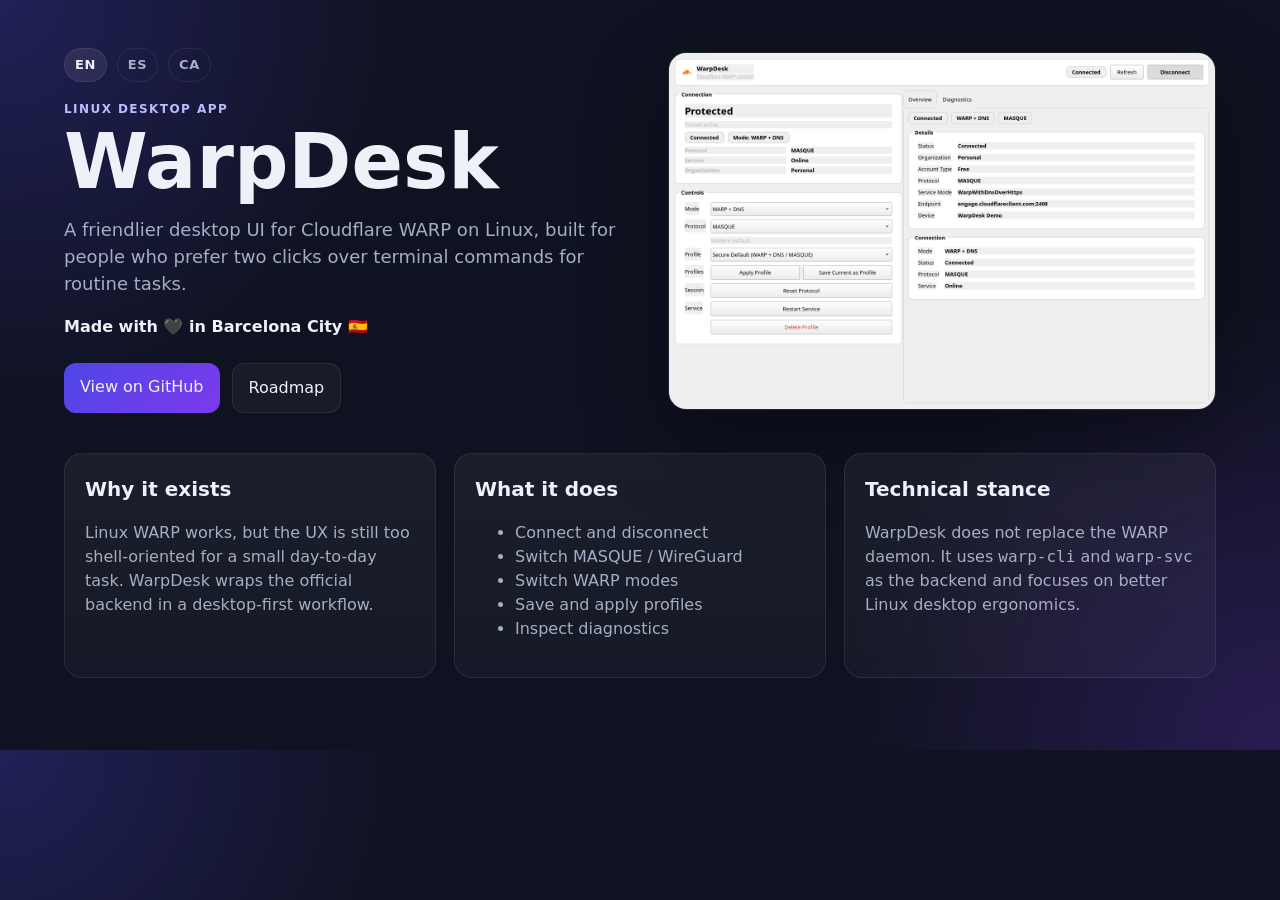
==== site/index.html @ 4574c2c6 "Prepare public launch assets and CI" ====
<!doctype html>
<html lang="en">
  <head>
    <meta charset="utf-8" />
    <meta name="viewport" content="width=device-width, initial-scale=1" />
    <title>WarpDesk</title>
    <meta name="description" content="Desktop UI for Cloudflare WARP on Linux." />
    <link rel="stylesheet" href="./styles.css" />
  </head>
  <body>
    <main class="page">
      <header class="hero">
        <div class="hero-copy">
          <div class="lang-switch">
            <a href="./" aria-current="page">EN</a>
            <a href="./es/">ES</a>
            <a href="./ca/">CA</a>
          </div>
          <div class="eyebrow">Linux desktop app</div>
          <h1>WarpDesk</h1>
          <p class="lede">
            A friendlier desktop UI for Cloudflare WARP on Linux, built for people who prefer two clicks over terminal commands for routine tasks.
          </p>
          <p class="signature">Made with 🖤 in Barcelona City 🇪🇸</p>
          <div class="actions">
            <a href="https://github.com/0xCyberBerserker/warpdesk" class="button primary">View on GitHub</a>
            <a href="https://github.com/0xCyberBerserker/warpdesk/issues" class="button">Roadmap</a>
          </div>
        </div>
        <div class="hero-art">
          <img src="./warpdesk-main.png" alt="WarpDesk screenshot" />
        </div>
      </header>

      <section class="grid">
        <article class="card">
          <h2>Why it exists</h2>
          <p>
            Linux WARP works, but the UX is still too shell-oriented for a small day-to-day task. WarpDesk wraps the official backend in a desktop-first workflow.
          </p>
        </article>
        <article class="card">
          <h2>What it does</h2>
          <ul>
            <li>Connect and disconnect</li>
            <li>Switch MASQUE / WireGuard</li>
            <li>Switch WARP modes</li>
            <li>Save and apply profiles</li>
            <li>Inspect diagnostics</li>
          </ul>
        </article>
        <article class="card">
          <h2>Technical stance</h2>
          <p>
            WarpDesk does not replace the WARP daemon. It uses <code>warp-cli</code> and <code>warp-svc</code> as the backend and focuses on better Linux desktop ergonomics.
          </p>
        </article>
      </section>
    </main>
  </body>
  </html>
---- site/styles.css ----
:root {
  color-scheme: dark;
  --bg: #0f1220;
  --panel: #171b2e;
  --panel-2: #1f2440;
  --text: #eef1f7;
  --muted: #a4aec4;
  --line: rgba(255, 255, 255, 0.08);
  --accent-a: #4f46e5;
  --accent-b: #7c3aed;
}

* { box-sizing: border-box; }

body {
  margin: 0;
  background:
    radial-gradient(circle at top left, rgba(79, 70, 229, 0.28), transparent 28%),
    radial-gradient(circle at bottom right, rgba(124, 58, 237, 0.24), transparent 30%),
    var(--bg);
  color: var(--text);
  font: 16px/1.5 Inter, "Noto Sans", system-ui, sans-serif;
}

.page {
  max-width: 1200px;
  margin: 0 auto;
  padding: 48px 24px 72px;
}

.hero {
  display: grid;
  grid-template-columns: 1.05fr 1fr;
  gap: 28px;
  align-items: center;
}

.lang-switch {
  display: inline-flex;
  gap: 10px;
  margin-bottom: 18px;
}

.lang-switch a {
  color: var(--muted);
  text-decoration: none;
  border: 1px solid var(--line);
  border-radius: 999px;
  padding: 6px 10px;
  font-size: 13px;
  font-weight: 700;
  letter-spacing: 0.04em;
}

.lang-switch a[aria-current="page"] {
  color: var(--text);
  background: rgba(255, 255, 255, 0.08);
}

.eyebrow {
  color: #bdbbff;
  text-transform: uppercase;
  letter-spacing: 0.12em;
  font-size: 12px;
  font-weight: 700;
}

h1 {
  margin: 8px 0 12px;
  font-size: clamp(44px, 7vw, 76px);
  line-height: 0.96;
}

.lede {
  max-width: 52ch;
  color: var(--muted);
  font-size: 18px;
}

.signature {
  font-weight: 600;
  margin-top: 18px;
}

.actions {
  display: flex;
  gap: 12px;
  margin-top: 24px;
  flex-wrap: wrap;
}

.button {
  display: inline-block;
  padding: 12px 16px;
  border-radius: 12px;
  border: 1px solid var(--line);
  color: var(--text);
  text-decoration: none;
  background: rgba(255, 255, 255, 0.04);
}

.button.primary {
  background: linear-gradient(135deg, var(--accent-a), var(--accent-b));
  border: none;
}

.hero-art img {
  width: 100%;
  display: block;
  border-radius: 18px;
  border: 1px solid var(--line);
  box-shadow: 0 30px 80px rgba(0, 0, 0, 0.35);
}

.grid {
  display: grid;
  grid-template-columns: repeat(3, 1fr);
  gap: 18px;
  margin-top: 40px;
}

.card {
  background: linear-gradient(180deg, rgba(255,255,255,0.05), rgba(255,255,255,0.03));
  border: 1px solid var(--line);
  border-radius: 18px;
  padding: 20px;
}

.card h2 {
  margin-top: 0;
  font-size: 20px;
}

.card p, .card li {
  color: var(--muted);
}

code {
  font-family: "JetBrains Mono", ui-monospace, monospace;
}

@media (max-width: 900px) {
  .hero,
  .grid {
    grid-template-columns: 1fr;
  }
}
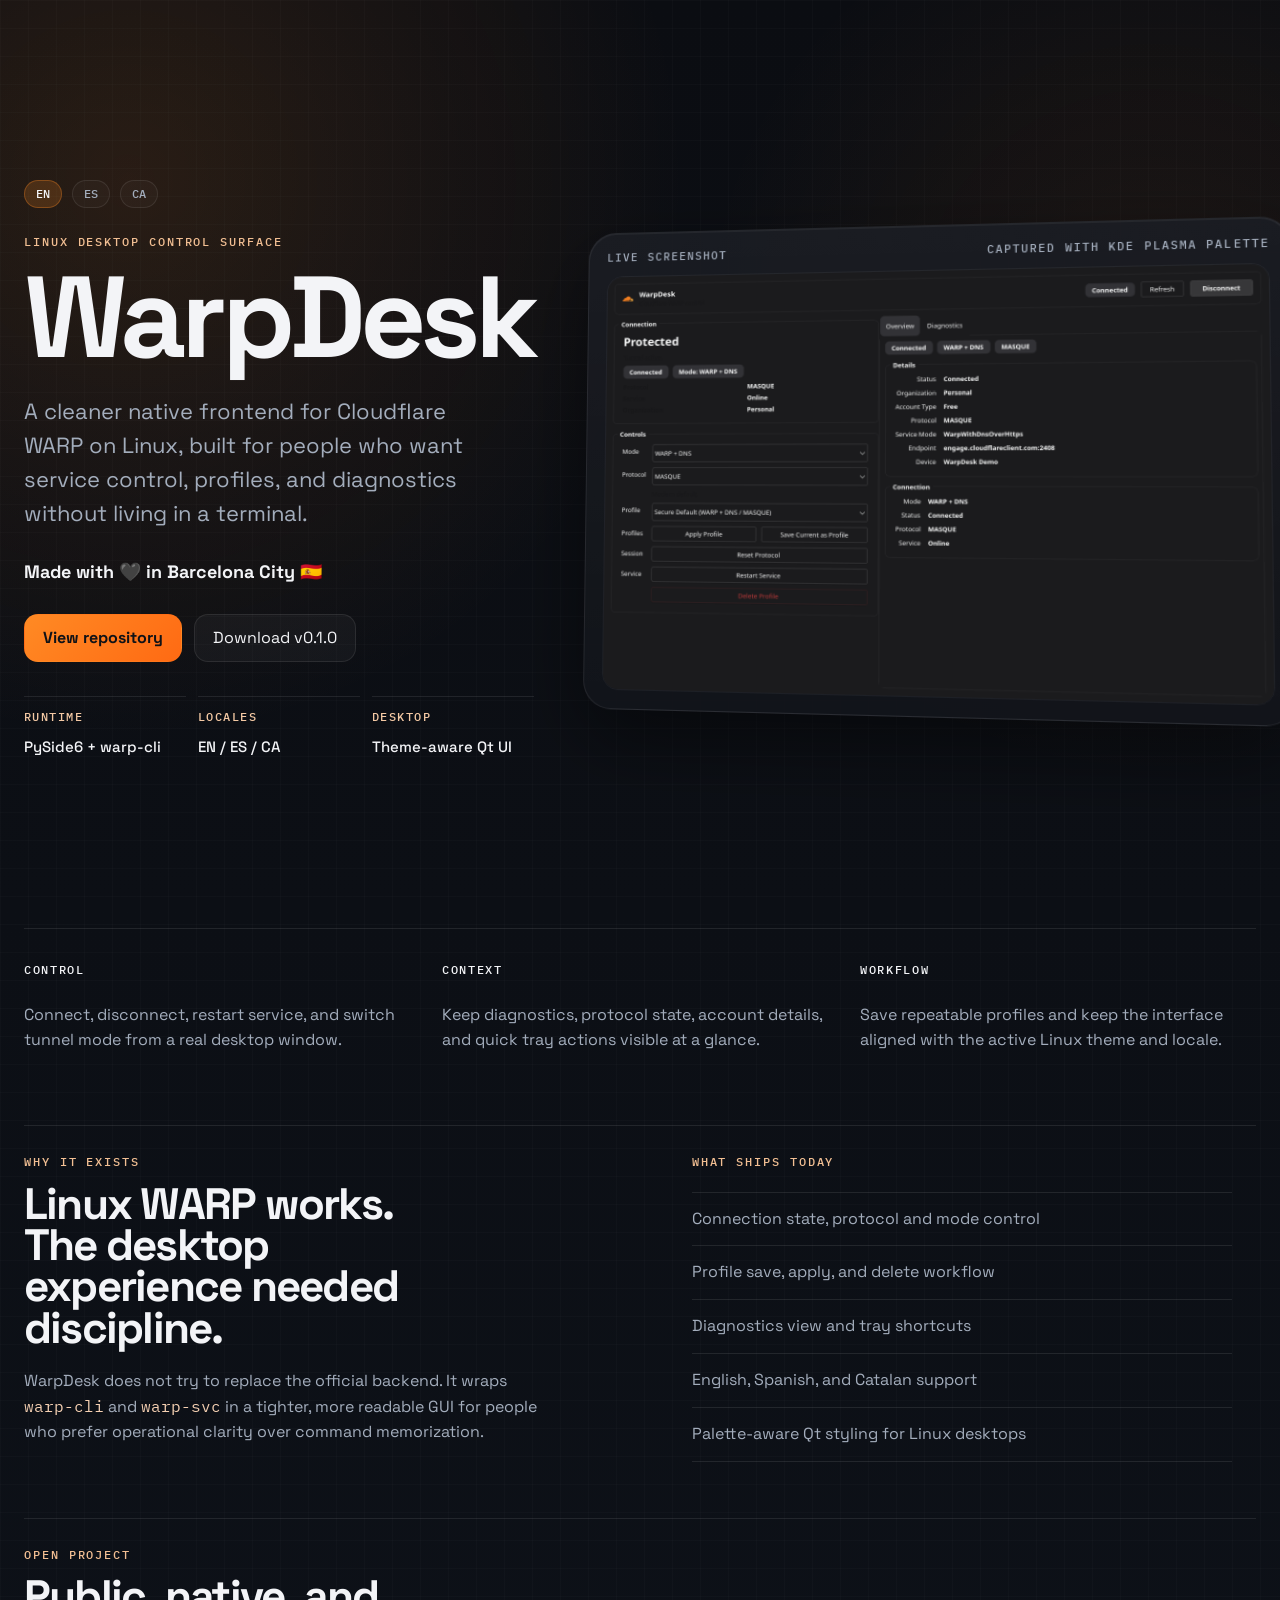
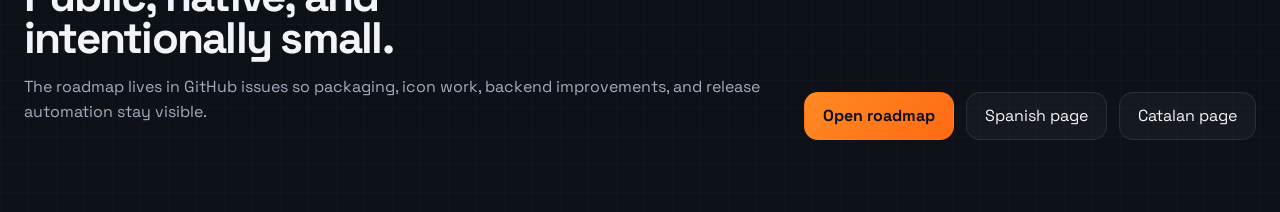
==== commit 5a387e01: "Redesign GitHub Pages landing" ====
--- a/site/index.html
+++ b/site/index.html
@@ -5,57 +5,113 @@
     <meta name="viewport" content="width=device-width, initial-scale=1" />
     <title>WarpDesk</title>
     <meta name="description" content="Desktop UI for Cloudflare WARP on Linux." />
+    <link rel="preconnect" href="https://fonts.googleapis.com" />
+    <link rel="preconnect" href="https://fonts.gstatic.com" crossorigin />
+    <link
+      href="https://fonts.googleapis.com/css2?family=Space+Grotesk:wght@400;500;700&family=IBM+Plex+Mono:wght@400;500&display=swap"
+      rel="stylesheet"
+    />
     <link rel="stylesheet" href="./styles.css" />
   </head>
   <body>
-    <main class="page">
-      <header class="hero">
-        <div class="hero-copy">
-          <div class="lang-switch">
-            <a href="./" aria-current="page">EN</a>
-            <a href="./es/">ES</a>
-            <a href="./ca/">CA</a>
+    <main>
+      <section class="hero-shell">
+        <div class="hero-grid">
+          <div class="hero-copy">
+            <div class="lang-switch">
+              <a href="./" aria-current="page">EN</a>
+              <a href="./es/">ES</a>
+              <a href="./ca/">CA</a>
+            </div>
+            <div class="eyebrow">Linux desktop control surface</div>
+            <h1>WarpDesk</h1>
+            <p class="lede">
+              A cleaner native frontend for Cloudflare WARP on Linux, built for people who want service control, profiles, and diagnostics without living in a terminal.
+            </p>
+            <p class="signature">Made with 🖤 in Barcelona City 🇪🇸</p>
+            <div class="actions">
+              <a href="https://github.com/0xCyberBerserker/warpdesk" class="button primary">View repository</a>
+              <a href="https://github.com/0xCyberBerserker/warpdesk/releases/tag/v0.1.0" class="button">Download v0.1.0</a>
+            </div>
+            <dl class="hero-meta">
+              <div>
+                <dt>Runtime</dt>
+                <dd>PySide6 + warp-cli</dd>
+              </div>
+              <div>
+                <dt>Locales</dt>
+                <dd>EN / ES / CA</dd>
+              </div>
+              <div>
+                <dt>Desktop</dt>
+                <dd>Theme-aware Qt UI</dd>
+              </div>
+            </dl>
           </div>
-          <div class="eyebrow">Linux desktop app</div>
-          <h1>WarpDesk</h1>
-          <p class="lede">
-            A friendlier desktop UI for Cloudflare WARP on Linux, built for people who prefer two clicks over terminal commands for routine tasks.
-          </p>
-          <p class="signature">Made with 🖤 in Barcelona City 🇪🇸</p>
-          <div class="actions">
-            <a href="https://github.com/0xCyberBerserker/warpdesk" class="button primary">View on GitHub</a>
-            <a href="https://github.com/0xCyberBerserker/warpdesk/issues" class="button">Roadmap</a>
+
+          <div class="hero-visual">
+            <div class="visual-halo"></div>
+            <div class="shot-frame">
+              <div class="shot-caption">
+                <span>Live screenshot</span>
+                <span>Captured with KDE Plasma palette</span>
+              </div>
+              <img src="./warpdesk-main.png" alt="WarpDesk screenshot" />
+            </div>
           </div>
         </div>
-        <div class="hero-art">
-          <img src="./warpdesk-main.png" alt="WarpDesk screenshot" />
+      </section>
+
+      <section class="signal-band">
+        <div class="signal-item">
+          <span class="signal-label">Control</span>
+          <p>Connect, disconnect, restart service, and switch tunnel mode from a real desktop window.</p>
         </div>
-      </header>
+        <div class="signal-item">
+          <span class="signal-label">Context</span>
+          <p>Keep diagnostics, protocol state, account details, and quick tray actions visible at a glance.</p>
+        </div>
+        <div class="signal-item">
+          <span class="signal-label">Workflow</span>
+          <p>Save repeatable profiles and keep the interface aligned with the active Linux theme and locale.</p>
+        </div>
+      </section>
 
-      <section class="grid">
-        <article class="card">
-          <h2>Why it exists</h2>
+      <section class="detail-grid">
+        <div class="detail-block">
+          <div class="eyebrow">Why it exists</div>
+          <h2>Linux WARP works. The desktop experience needed discipline.</h2>
           <p>
-            Linux WARP works, but the UX is still too shell-oriented for a small day-to-day task. WarpDesk wraps the official backend in a desktop-first workflow.
+            WarpDesk does not try to replace the official backend. It wraps <code>warp-cli</code> and <code>warp-svc</code> in a tighter, more readable GUI for people who prefer operational clarity over command memorization.
           </p>
-        </article>
-        <article class="card">
-          <h2>What it does</h2>
-          <ul>
-            <li>Connect and disconnect</li>
-            <li>Switch MASQUE / WireGuard</li>
-            <li>Switch WARP modes</li>
-            <li>Save and apply profiles</li>
-            <li>Inspect diagnostics</li>
+        </div>
+
+        <div class="detail-block">
+          <div class="eyebrow">What ships today</div>
+          <ul class="feature-list">
+            <li>Connection state, protocol and mode control</li>
+            <li>Profile save, apply, and delete workflow</li>
+            <li>Diagnostics view and tray shortcuts</li>
+            <li>English, Spanish, and Catalan support</li>
+            <li>Palette-aware Qt styling for Linux desktops</li>
           </ul>
-        </article>
-        <article class="card">
-          <h2>Technical stance</h2>
+        </div>
+      </section>
+
+      <section class="footer-cta">
+        <div>
+          <div class="eyebrow">Open project</div>
+          <h2>Public, native, and intentionally small.</h2>
           <p>
-            WarpDesk does not replace the WARP daemon. It uses <code>warp-cli</code> and <code>warp-svc</code> as the backend and focuses on better Linux desktop ergonomics.
+            The roadmap lives in GitHub issues so packaging, icon work, backend improvements, and release automation stay visible.
           </p>
-        </article>
+        </div>
+        <div class="footer-actions">
+          <a href="https://github.com/0xCyberBerserker/warpdesk/issues" class="button primary">Open roadmap</a>
+          <a href="https://0xcyberberserker.github.io/warpdesk/es/" class="button">Spanish page</a>
+          <a href="https://0xcyberberserker.github.io/warpdesk/ca/" class="button">Catalan page</a>
+        </div>
       </section>
     </main>
   </body>
-  </html>
+</html>
--- a/site/styles.css
+++ b/site/styles.css
@@ -1,44 +1,70 @@
 :root {
   color-scheme: dark;
-  --bg: #0f1220;
-  --panel: #171b2e;
-  --panel-2: #1f2440;
-  --text: #eef1f7;
-  --muted: #a4aec4;
-  --line: rgba(255, 255, 255, 0.08);
-  --accent-a: #4f46e5;
-  --accent-b: #7c3aed;
-}
-
-* { box-sizing: border-box; }
+  --bg: #0b0d12;
+  --surface: rgba(17, 20, 28, 0.82);
+  --surface-strong: rgba(12, 15, 21, 0.92);
+  --surface-soft: rgba(255, 255, 255, 0.04);
+  --text: #f3f4f7;
+  --muted: #a3adbc;
+  --line: rgba(255, 255, 255, 0.09);
+  --accent: #ff8a24;
+  --accent-soft: rgba(255, 138, 36, 0.18);
+  --accent-strong: #ff6a13;
+  --mono: "IBM Plex Mono", ui-monospace, monospace;
+  --sans: "Space Grotesk", "Noto Sans", sans-serif;
+}
+
+* {
+  box-sizing: border-box;
+}
+
+html {
+  background:
+    radial-gradient(circle at 10% 10%, rgba(255, 138, 36, 0.12), transparent 28%),
+    radial-gradient(circle at 90% 18%, rgba(255, 138, 36, 0.08), transparent 24%),
+    linear-gradient(180deg, #0b0d12 0%, #0d1118 100%);
+}
 
 body {
   margin: 0;
+  color: var(--text);
   background:
-    radial-gradient(circle at top left, rgba(79, 70, 229, 0.28), transparent 28%),
-    radial-gradient(circle at bottom right, rgba(124, 58, 237, 0.24), transparent 30%),
-    var(--bg);
-  color: var(--text);
-  font: 16px/1.5 Inter, "Noto Sans", system-ui, sans-serif;
-}
-
-.page {
-  max-width: 1200px;
+    linear-gradient(rgba(255, 255, 255, 0.015) 1px, transparent 1px),
+    linear-gradient(90deg, rgba(255, 255, 255, 0.015) 1px, transparent 1px),
+    transparent;
+  background-size: 28px 28px, 28px 28px, auto;
+  font: 16px/1.55 var(--sans);
+}
+
+main {
+  width: min(1280px, calc(100vw - 48px));
   margin: 0 auto;
-  padding: 48px 24px 72px;
-}
-
-.hero {
-  display: grid;
-  grid-template-columns: 1.05fr 1fr;
-  gap: 28px;
+  padding: 28px 0 72px;
+}
+
+.hero-shell {
+  min-height: 100svh;
+  display: grid;
   align-items: center;
+  padding: 22px 0 40px;
+}
+
+.hero-grid {
+  display: grid;
+  grid-template-columns: minmax(320px, 510px) minmax(420px, 1fr);
+  gap: 52px;
+  align-items: center;
+}
+
+.hero-copy {
+  position: relative;
+  z-index: 2;
 }
 
 .lang-switch {
   display: inline-flex;
   gap: 10px;
-  margin-bottom: 18px;
+  margin-bottom: 26px;
 }
 
 .lang-switch a {
@@ -46,102 +72,305 @@
   text-decoration: none;
   border: 1px solid var(--line);
   border-radius: 999px;
-  padding: 6px 10px;
-  font-size: 13px;
-  font-weight: 700;
-  letter-spacing: 0.04em;
+  padding: 7px 11px;
+  font: 500 12px/1 var(--mono);
+  background: rgba(255, 255, 255, 0.025);
+  transition: border-color 180ms ease, color 180ms ease, background 180ms ease, transform 180ms ease;
+}
+
+.lang-switch a:hover,
+.button:hover {
+  transform: translateY(-1px);
 }
 
 .lang-switch a[aria-current="page"] {
   color: var(--text);
-  background: rgba(255, 255, 255, 0.08);
+  border-color: rgba(255, 138, 36, 0.32);
+  background: var(--accent-soft);
 }
 
 .eyebrow {
-  color: #bdbbff;
+  margin-bottom: 14px;
+  color: #f2bf93;
+  text-transform: uppercase;
+  letter-spacing: 0.16em;
+  font: 500 12px/1.3 var(--mono);
+}
+
+h1,
+h2 {
+  margin: 0;
+  font-weight: 700;
+  line-height: 0.94;
+}
+
+h1 {
+  font-size: clamp(64px, 9vw, 122px);
+  letter-spacing: -0.05em;
+}
+
+h2 {
+  font-size: clamp(28px, 4vw, 44px);
+  letter-spacing: -0.04em;
+  max-width: 13ch;
+}
+
+.lede,
+.detail-block p,
+.signal-item p,
+.footer-cta p,
+.feature-list {
+  color: var(--muted);
+}
+
+.lede {
+  max-width: 32ch;
+  margin: 22px 0 0;
+  font-size: 22px;
+}
+
+.signature {
+  margin: 28px 0 0;
+  font-size: 18px;
+  font-weight: 700;
+}
+
+.actions,
+.footer-actions {
+  display: flex;
+  flex-wrap: wrap;
+  gap: 12px;
+}
+
+.actions {
+  margin-top: 28px;
+}
+
+.button {
+  display: inline-flex;
+  align-items: center;
+  justify-content: center;
+  min-height: 48px;
+  padding: 0 18px;
+  border: 1px solid var(--line);
+  border-radius: 14px;
+  color: var(--text);
+  text-decoration: none;
+  background: rgba(255, 255, 255, 0.035);
+  transition: border-color 180ms ease, background 180ms ease, transform 180ms ease;
+}
+
+.button.primary {
+  border-color: transparent;
+  background: linear-gradient(135deg, var(--accent), var(--accent-strong));
+  color: #101217;
+  font-weight: 700;
+}
+
+.button:hover {
+  border-color: rgba(255, 138, 36, 0.28);
+  background: rgba(255, 255, 255, 0.06);
+}
+
+.button.primary:hover {
+  background: linear-gradient(135deg, #ff963e, #ff7a2f);
+}
+
+.hero-meta {
+  display: grid;
+  grid-template-columns: repeat(3, minmax(0, 1fr));
+  gap: 12px;
+  margin: 34px 0 0;
+}
+
+.hero-meta div {
+  padding-top: 12px;
+  border-top: 1px solid var(--line);
+}
+
+.hero-meta dt {
+  color: #f4c9a4;
+  font: 500 12px/1.3 var(--mono);
   text-transform: uppercase;
   letter-spacing: 0.12em;
-  font-size: 12px;
-  font-weight: 700;
-}
-
-h1 {
-  margin: 8px 0 12px;
-  font-size: clamp(44px, 7vw, 76px);
-  line-height: 0.96;
-}
-
-.lede {
-  max-width: 52ch;
+}
+
+.hero-meta dd {
+  margin: 10px 0 0;
+  font-size: 15px;
+  font-weight: 500;
+}
+
+.hero-visual {
+  position: relative;
+  min-height: 560px;
+  display: grid;
+  place-items: center;
+}
+
+.visual-halo {
+  position: absolute;
+  inset: 10% 6% 10% auto;
+  width: 62%;
+  border-radius: 999px;
+  background:
+    radial-gradient(circle, rgba(255, 138, 36, 0.22) 0%, rgba(255, 138, 36, 0.08) 38%, transparent 68%);
+  filter: blur(28px);
+  pointer-events: none;
+}
+
+.shot-frame {
+  position: relative;
+  width: min(100%, 860px);
+  padding: 18px;
+  border: 1px solid rgba(255, 255, 255, 0.08);
+  border-radius: 28px;
+  background:
+    linear-gradient(180deg, rgba(255, 255, 255, 0.055), rgba(255, 255, 255, 0.02)),
+    var(--surface-strong);
+  box-shadow:
+    0 28px 80px rgba(0, 0, 0, 0.48),
+    inset 0 1px 0 rgba(255, 255, 255, 0.05);
+  transform: perspective(1800px) rotateY(-11deg) rotateX(4deg);
+  transform-origin: center left;
+}
+
+.shot-caption {
+  display: flex;
+  justify-content: space-between;
+  gap: 16px;
+  margin-bottom: 12px;
   color: var(--muted);
-  font-size: 18px;
-}
-
-.signature {
-  font-weight: 600;
-  margin-top: 18px;
-}
-
-.actions {
-  display: flex;
-  gap: 12px;
-  margin-top: 24px;
-  flex-wrap: wrap;
-}
-
-.button {
-  display: inline-block;
-  padding: 12px 16px;
-  border-radius: 12px;
-  border: 1px solid var(--line);
-  color: var(--text);
-  text-decoration: none;
-  background: rgba(255, 255, 255, 0.04);
-}
-
-.button.primary {
-  background: linear-gradient(135deg, var(--accent-a), var(--accent-b));
-  border: none;
-}
-
-.hero-art img {
+  font: 500 11px/1.2 var(--mono);
+  text-transform: uppercase;
+  letter-spacing: 0.1em;
+}
+
+.shot-frame img {
   width: 100%;
   display: block;
-  border-radius: 18px;
-  border: 1px solid var(--line);
-  box-shadow: 0 30px 80px rgba(0, 0, 0, 0.35);
-}
-
-.grid {
-  display: grid;
-  grid-template-columns: repeat(3, 1fr);
-  gap: 18px;
-  margin-top: 40px;
-}
-
-.card {
-  background: linear-gradient(180deg, rgba(255,255,255,0.05), rgba(255,255,255,0.03));
-  border: 1px solid var(--line);
-  border-radius: 18px;
-  padding: 20px;
-}
-
-.card h2 {
-  margin-top: 0;
-  font-size: 20px;
-}
-
-.card p, .card li {
-  color: var(--muted);
+  border-radius: 16px;
+  border: 1px solid rgba(255, 255, 255, 0.05);
+}
+
+.signal-band,
+.detail-grid,
+.footer-cta {
+  border-top: 1px solid var(--line);
+}
+
+.signal-band {
+  display: grid;
+  grid-template-columns: repeat(3, minmax(0, 1fr));
+  gap: 22px;
+  padding: 28px 0 0;
+}
+
+.signal-item {
+  padding-right: 12px;
+}
+
+.signal-label {
+  display: inline-block;
+  margin-bottom: 10px;
+  color: var(--text);
+  font: 500 12px/1.2 var(--mono);
+  text-transform: uppercase;
+  letter-spacing: 0.14em;
+}
+
+.detail-grid {
+  display: grid;
+  grid-template-columns: 1.05fr 0.95fr;
+  gap: 44px;
+  margin-top: 56px;
+  padding-top: 28px;
+}
+
+.detail-block {
+  padding-right: 24px;
+}
+
+.detail-block p {
+  max-width: 52ch;
+  margin-top: 20px;
+}
+
+.feature-list {
+  list-style: none;
+  padding: 0;
+  margin: 22px 0 0;
+}
+
+.feature-list li {
+  padding: 14px 0;
+  border-top: 1px solid var(--line);
+}
+
+.feature-list li:last-child {
+  border-bottom: 1px solid var(--line);
+}
+
+.footer-cta {
+  display: grid;
+  grid-template-columns: 1fr auto;
+  gap: 24px;
+  align-items: end;
+  margin-top: 56px;
+  padding-top: 28px;
 }
 
 code {
-  font-family: "JetBrains Mono", ui-monospace, monospace;
-}
-
-@media (max-width: 900px) {
-  .hero,
-  .grid {
+  font-family: var(--mono);
+  color: #f6d1b3;
+}
+
+@media (max-width: 1100px) {
+  .hero-grid,
+  .detail-grid,
+  .signal-band,
+  .footer-cta {
     grid-template-columns: 1fr;
   }
-}
+
+  .hero-shell {
+    min-height: auto;
+    padding-top: 12px;
+  }
+
+  .hero-visual {
+    min-height: auto;
+  }
+
+  .shot-frame {
+    transform: none;
+  }
+
+  .hero-meta {
+    grid-template-columns: 1fr;
+  }
+}
+
+@media (max-width: 720px) {
+  main {
+    width: min(100vw - 28px, 1280px);
+    padding-bottom: 48px;
+  }
+
+  h1 {
+    font-size: clamp(52px, 18vw, 84px);
+  }
+
+  .lede {
+    font-size: 19px;
+  }
+
+  .shot-frame {
+    padding: 12px;
+    border-radius: 20px;
+  }
+
+  .shot-caption {
+    flex-direction: column;
+  }
+}
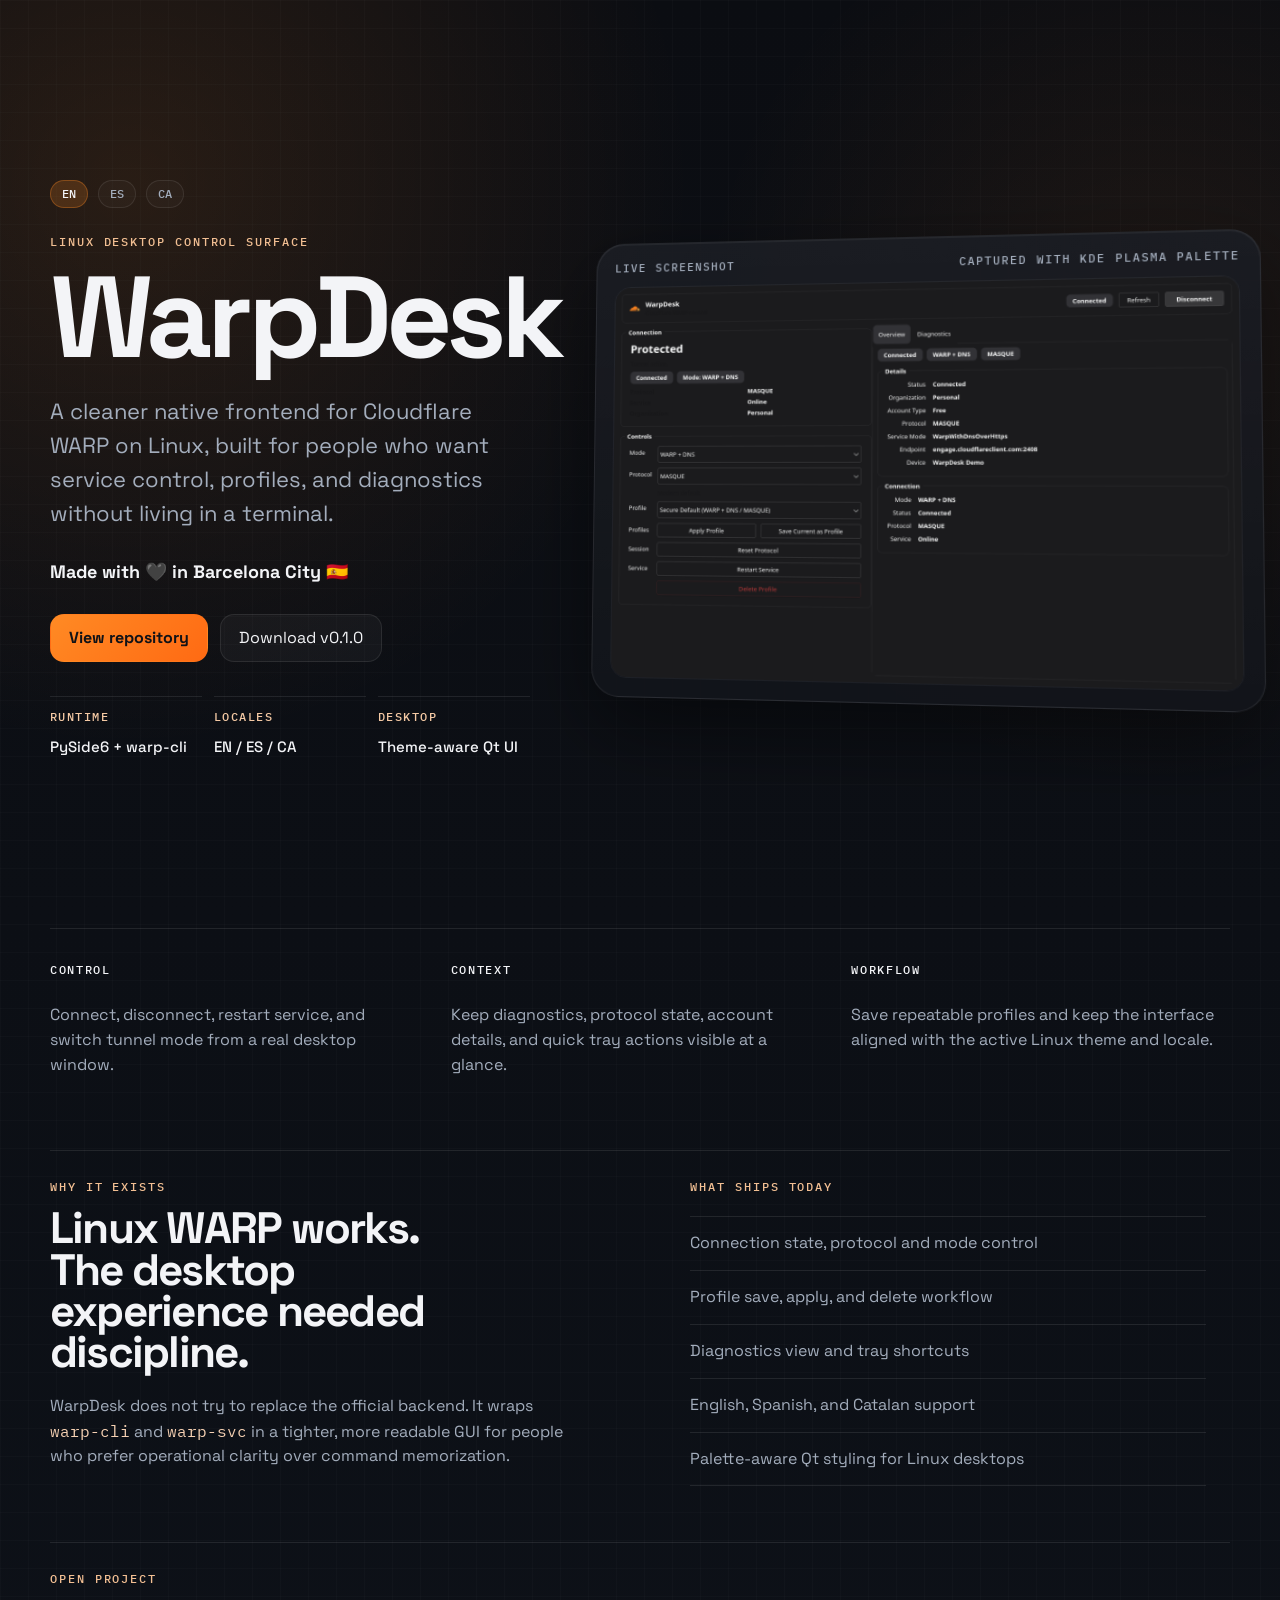
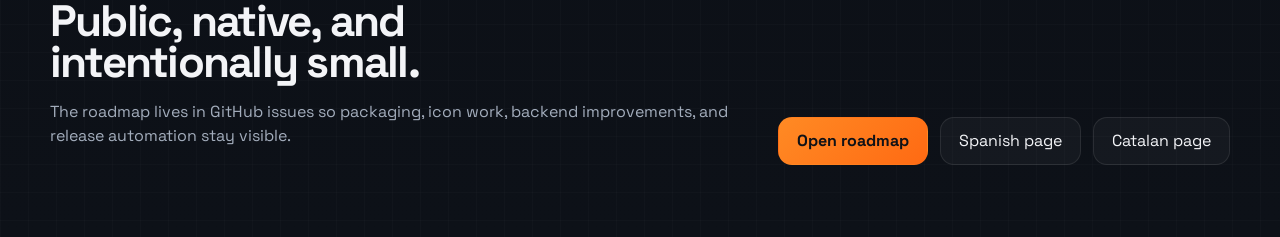
==== commit 14f870cf: "Add GitHub Pages favicon" ====
--- a/site/index.html
+++ b/site/index.html
@@ -5,6 +5,7 @@
     <meta name="viewport" content="width=device-width, initial-scale=1" />
     <title>WarpDesk</title>
     <meta name="description" content="Desktop UI for Cloudflare WARP on Linux." />
+    <link rel="icon" type="image/svg+xml" href="./favicon.svg" />
     <link rel="preconnect" href="https://fonts.googleapis.com" />
     <link rel="preconnect" href="https://fonts.gstatic.com" crossorigin />
     <link
--- a/site/styles.css
+++ b/site/styles.css
@@ -37,7 +37,7 @@
 }
 
 main {
-  width: min(1280px, calc(100vw - 48px));
+  width: min(1360px, calc(100vw - 48px));
   margin: 0 auto;
   padding: 28px 0 72px;
 }
@@ -50,15 +50,20 @@
 }
 
 .hero-grid {
-  display: grid;
-  grid-template-columns: minmax(320px, 510px) minmax(420px, 1fr);
-  gap: 52px;
+  width: min(1180px, 100%);
+  margin: 0 auto;
+  display: grid;
+  grid-template-columns: minmax(360px, 480px) minmax(460px, 640px);
+  justify-content: center;
+  gap: 64px;
   align-items: center;
 }
 
 .hero-copy {
   position: relative;
   z-index: 2;
+  max-width: 480px;
+  justify-self: end;
 }
 
 .lang-switch {
@@ -206,6 +211,8 @@
   min-height: 560px;
   display: grid;
   place-items: center;
+  width: 100%;
+  justify-self: start;
 }
 
 .visual-halo {
@@ -260,6 +267,8 @@
 }
 
 .signal-band {
+  width: min(1180px, 100%);
+  margin: 0 auto;
   display: grid;
   grid-template-columns: repeat(3, minmax(0, 1fr));
   gap: 22px;
@@ -280,6 +289,9 @@
 }
 
 .detail-grid {
+  width: min(1180px, 100%);
+  margin-left: auto;
+  margin-right: auto;
   display: grid;
   grid-template-columns: 1.05fr 0.95fr;
   gap: 44px;
@@ -312,6 +324,9 @@
 }
 
 .footer-cta {
+  width: min(1180px, 100%);
+  margin-left: auto;
+  margin-right: auto;
   display: grid;
   grid-template-columns: 1fr auto;
   gap: 24px;
@@ -338,6 +353,12 @@
     padding-top: 12px;
   }
 
+  .hero-copy,
+  .hero-visual {
+    justify-self: stretch;
+    max-width: none;
+  }
+
   .hero-visual {
     min-height: auto;
   }
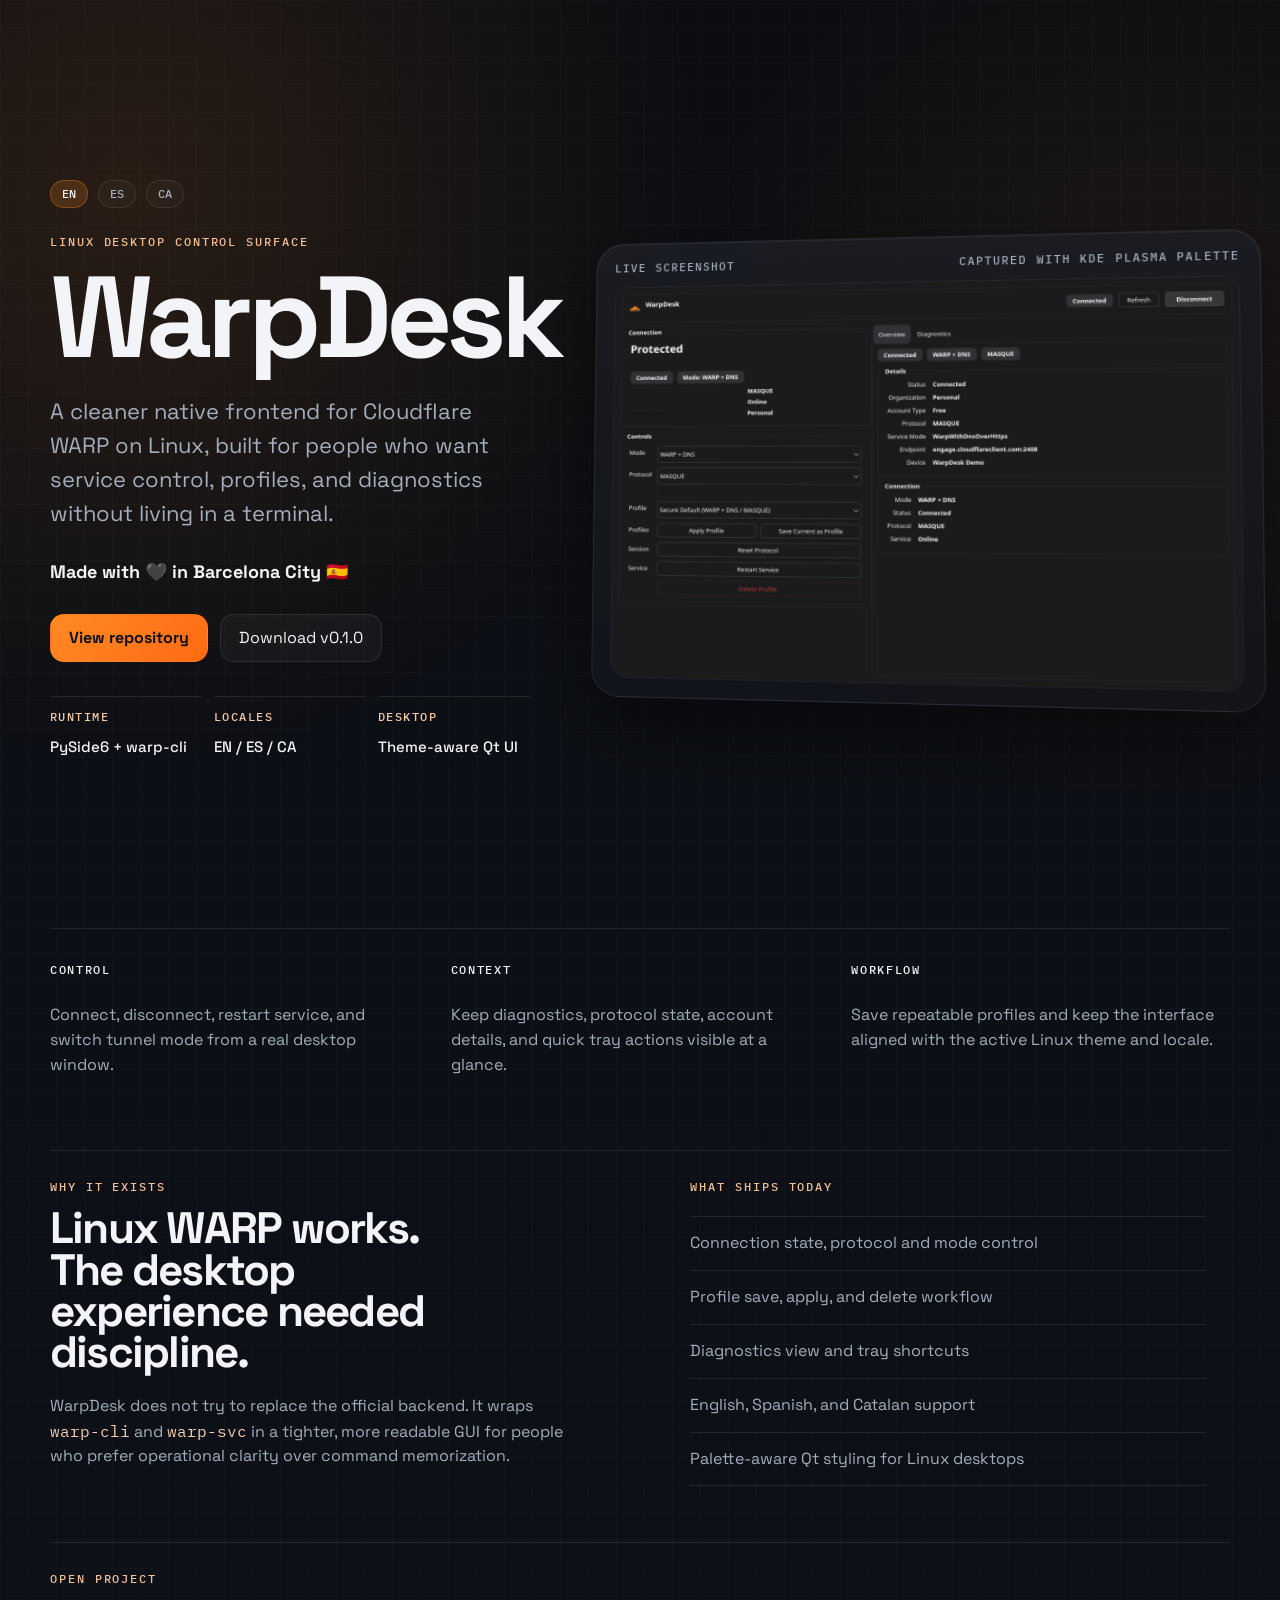
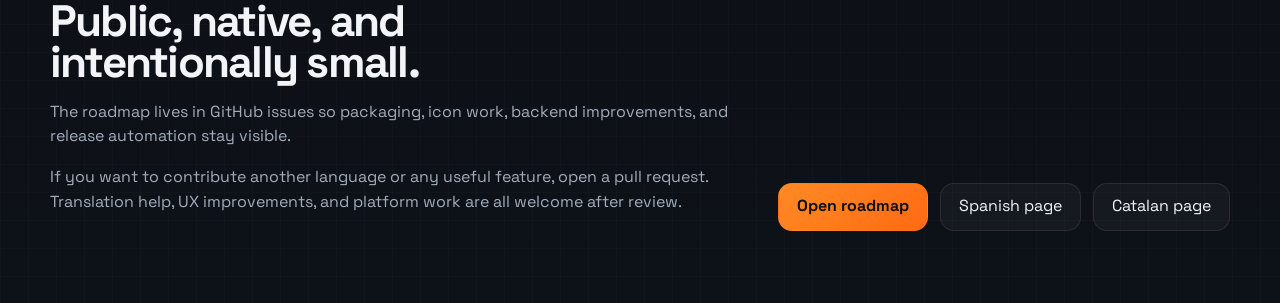
==== commit 5248233a: "Add public contribution note for translations and features" ====
--- a/site/index.html
+++ b/site/index.html
@@ -106,6 +106,9 @@
           <p>
             The roadmap lives in GitHub issues so packaging, icon work, backend improvements, and release automation stay visible.
           </p>
+          <p>
+            If you want to contribute another language or any useful feature, open a pull request. Translation help, UX improvements, and platform work are all welcome after review.
+          </p>
         </div>
         <div class="footer-actions">
           <a href="https://github.com/0xCyberBerserker/warpdesk/issues" class="button primary">Open roadmap</a>
